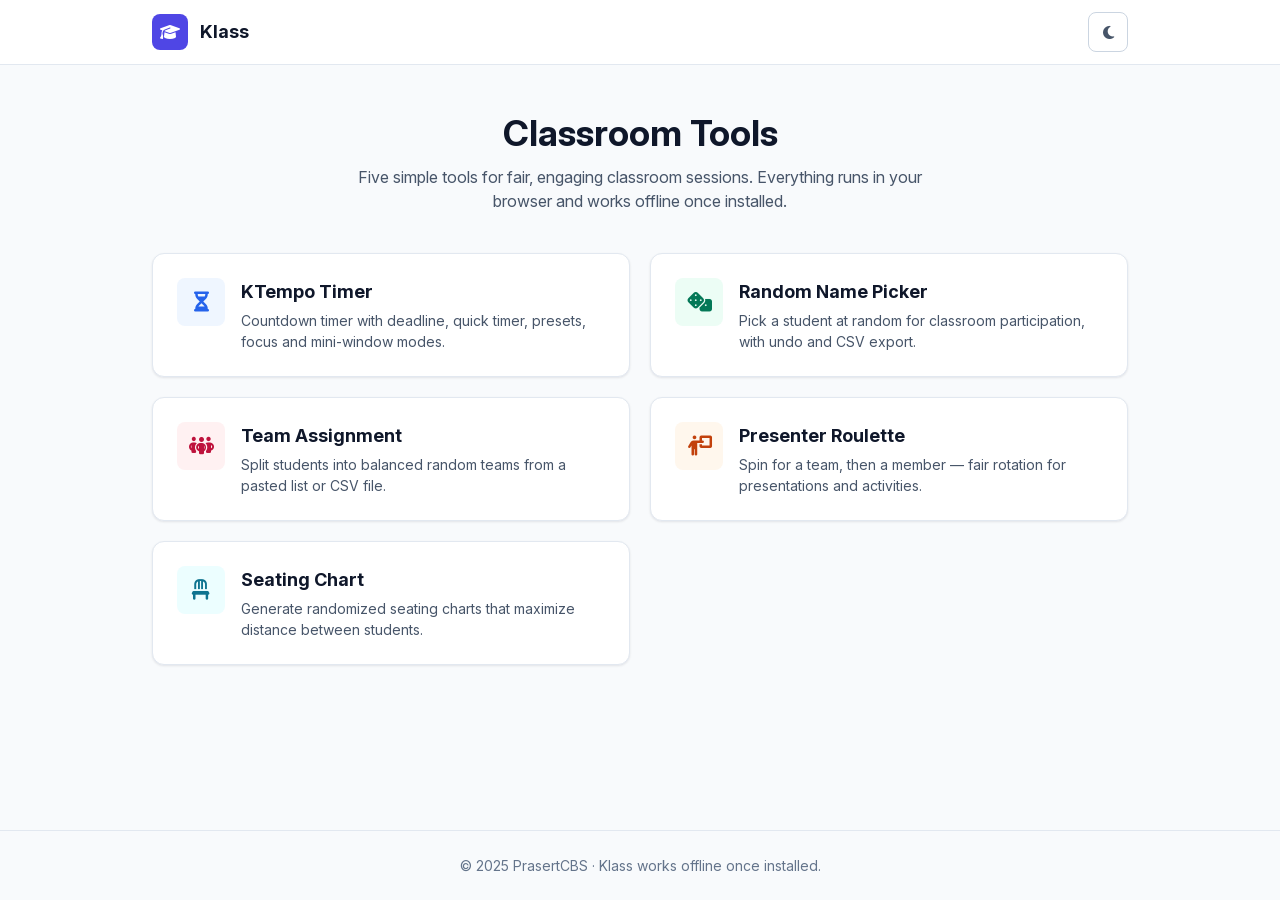
==== index.html @ 5b96083c "Distinct color bands per group in KAssignTeam; KTempo first on launcher - 10 cycling group hues (lig" ====
<!DOCTYPE html>
<html lang="en">
<head>
    <meta charset="UTF-8">
    <meta name="viewport" content="width=device-width, initial-scale=1.0">
    <title>Klass – Classroom Tools</title>
    <meta name="description" content="Classroom tools: random name picker, team assignment, presenter roulette, and seating chart generator. Works offline.">
    <meta name="theme-color" content="#4f46e5">
    <link rel="manifest" href="manifest.webmanifest">
    <link rel="icon" type="image/png" href="icons/favicon-64.png">
    <link rel="apple-touch-icon" href="icons/apple-touch-icon.png">
    <link rel="stylesheet" href="assets/fonts/inter.css">
    <link rel="stylesheet" href="assets/fontawesome/css/all.min.css">
    <link rel="stylesheet" href="assets/klass.css">
    <link rel="stylesheet" href="assets/accents.css">
    <script src="assets/tailwind.js"></script>
    <script src="assets/theme.js"></script>
</head>
<body class="font-sans min-h-screen flex flex-col">
    <nav class="k-nav">
        <div class="container mx-auto max-w-5xl px-6 h-16 flex items-center justify-between">
            <a href="index.html" class="flex items-center gap-3">
                <div class="k-logo"><i class="fa-solid fa-graduation-cap"></i></div>
                <span class="text-lg font-bold">Klass</span>
            </a>
            <div class="flex items-center gap-2">
                <button id="installBtn" class="k-btn k-btn-primary hidden">
                    <i class="fa-solid fa-download"></i>Install app
                </button>
                <button id="themeToggle" class="k-btn k-btn-secondary k-btn-icon" aria-label="Toggle dark mode" title="Toggle dark mode">
                    <i class="fa-solid fa-moon"></i>
                </button>
            </div>
        </div>
    </nav>

    <main class="flex-1 container mx-auto max-w-5xl px-6 py-12">
        <header class="mb-10 text-center">
            <h1 class="text-3xl md:text-4xl font-bold mb-3">Classroom Tools</h1>
            <p class="k-status max-w-xl mx-auto text-base">Five simple tools for fair, engaging classroom sessions.
                Everything runs in your browser and works offline once installed.</p>
        </header>

        <div class="grid gap-5 sm:grid-cols-2">
            <a href="KTempo.html" class="accent-ktempo k-card p-6 flex items-start gap-4 hover:border-[var(--accent-border)] transition-colors">
                <div class="k-tile w-12 h-12 rounded-lg flex-none flex items-center justify-center">
                    <i class="fa-solid fa-hourglass-half text-xl"></i>
                </div>
                <div>
                    <h2 class="font-bold text-lg mb-1">KTempo Timer</h2>
                    <p class="k-status">Countdown timer with deadline, quick timer, presets, focus and mini-window modes.</p>
                </div>
            </a>

            <a href="KRandom.html" class="accent-krandom k-card p-6 flex items-start gap-4 hover:border-[var(--accent-border)] transition-colors">
                <div class="k-tile w-12 h-12 rounded-lg flex-none flex items-center justify-center">
                    <i class="fa-solid fa-dice text-xl"></i>
                </div>
                <div>
                    <h2 class="font-bold text-lg mb-1">Random Name Picker</h2>
                    <p class="k-status">Pick a student at random for classroom participation, with undo and CSV export.</p>
                </div>
            </a>

            <a href="KAssignTeam.html" class="accent-kassignteam k-card p-6 flex items-start gap-4 hover:border-[var(--accent-border)] transition-colors">
                <div class="k-tile w-12 h-12 rounded-lg flex-none flex items-center justify-center">
                    <i class="fa-solid fa-people-group text-xl"></i>
                </div>
                <div>
                    <h2 class="font-bold text-lg mb-1">Team Assignment</h2>
                    <p class="k-status">Split students into balanced random teams from a pasted list or CSV file.</p>
                </div>
            </a>

            <a href="KPresenter.html" class="accent-kpresenter k-card p-6 flex items-start gap-4 hover:border-[var(--accent-border)] transition-colors">
                <div class="k-tile w-12 h-12 rounded-lg flex-none flex items-center justify-center">
                    <i class="fa-solid fa-person-chalkboard text-xl"></i>
                </div>
                <div>
                    <h2 class="font-bold text-lg mb-1">Presenter Roulette</h2>
                    <p class="k-status">Spin for a team, then a member — fair rotation for presentations and activities.</p>
                </div>
            </a>

            <a href="KSeatingChart.html" class="accent-kseatingchart k-card p-6 flex items-start gap-4 hover:border-[var(--accent-border)] transition-colors">
                <div class="k-tile w-12 h-12 rounded-lg flex-none flex items-center justify-center">
                    <i class="fa-solid fa-chair text-xl"></i>
                </div>
                <div>
                    <h2 class="font-bold text-lg mb-1">Seating Chart</h2>
                    <p class="k-status">Generate randomized seating charts that maximize distance between students.</p>
                </div>
            </a>
        </div>
    </main>

    <footer class="k-footer">
        <div class="container mx-auto max-w-5xl px-6 py-6 flex items-center justify-center gap-2">
            <span>&copy; 2025 PrasertCBS &middot; Klass works offline once installed.</span>
        </div>
    </footer>

    <script src="assets/app.js"></script>
</body>
</html>
---- assets/fonts/inter.css ----
@font-face {
    font-family: 'Inter';
    font-style: normal;
    font-weight: 100 900;
    font-display: swap;
    src: url('InterVariable.woff2') format('woff2');
}
---- assets/klass.css ----
/* Klass design system — shared tokens + components (light default, .dark on <html>) */

:root {
    --bg: #f8fafc;
    --surface: #ffffff;
    --surface-2: #f1f5f9;
    --text: #0f172a;
    --text-muted: #475569;
    --text-faint: #64748b;
    --border: #e2e8f0;
    --border-strong: #cbd5e1;
    --accent: #4f46e5;
    --accent-hover: #4338ca;
    --accent-fg: #4f46e5;
    --accent-soft: #eef2ff;
    --accent-border: #c7d2fe;
    --danger: #dc2626;
    --danger-soft: #fef2f2;
    --danger-border: #fecaca;
    --warning-fg: #92400e;
    --warning-soft: #fffbeb;
    --warning-border: #fde68a;
    --shadow-card: 0 1px 2px rgb(15 23 42 / 0.04), 0 1px 3px rgb(15 23 42 / 0.06);
    --ring: rgb(79 70 229 / 0.35);
}

html.dark {
    --bg: #020617;
    --surface: #0f172a;
    --surface-2: #1e293b;
    --text: #f1f5f9;
    --text-muted: #cbd5e1;
    --text-faint: #94a3b8;
    --border: #1e293b;
    --border-strong: #334155;
    --accent: #4f46e5;
    --accent-hover: #6366f1;
    --accent-fg: #a5b4fc;
    --accent-soft: rgb(99 102 241 / 0.15);
    --accent-border: rgb(129 140 248 / 0.35);
    --danger: #f87171;
    --danger-soft: rgb(220 38 38 / 0.12);
    --danger-border: rgb(248 113 113 / 0.35);
    --warning-fg: #fcd34d;
    --warning-soft: rgb(217 119 6 / 0.12);
    --warning-border: rgb(252 211 77 / 0.3);
    --shadow-card: 0 1px 2px rgb(0 0 0 / 0.4);
    --ring: rgb(165 180 252 / 0.4);
}

html {
    background-color: var(--bg);
}

body {
    background-color: var(--bg);
    color: var(--text);
    font-size: 16px;
    line-height: 1.6;
    -webkit-font-smoothing: antialiased;
    transition: background-color 0.2s ease, color 0.2s ease;
}

::selection {
    background: var(--accent);
    color: #ffffff;
}

:focus-visible {
    outline: 2px solid var(--accent);
    outline-offset: 2px;
}

/* ---- Layout chrome ---- */

.k-nav {
    border-bottom: 1px solid var(--border);
    background-color: var(--surface);
}

.k-footer {
    border-top: 1px solid var(--border);
    color: var(--text-faint);
    font-size: 0.875rem;
}

.k-logo {
    width: 2.25rem;
    height: 2.25rem;
    border-radius: 0.5rem;
    background-color: var(--accent);
    color: #ffffff;
    display: flex;
    align-items: center;
    justify-content: center;
    flex: none;
}

/* ---- Cards ---- */

.k-card {
    background-color: var(--surface);
    border: 1px solid var(--border);
    border-radius: 0.75rem;
    box-shadow: var(--shadow-card);
}

.k-card-title {
    font-size: 1.0625rem;
    font-weight: 700;
    color: var(--text);
    display: flex;
    align-items: center;
    gap: 0.5rem;
}

.k-card-title .fa-solid {
    color: var(--accent-fg);
    font-size: 0.9375rem;
}

/* ---- Buttons ---- */

.k-btn {
    display: inline-flex;
    align-items: center;
    justify-content: center;
    gap: 0.5rem;
    font-weight: 600;
    font-size: 0.9375rem;
    border-radius: 0.5rem;
    padding: 0.625rem 1rem;
    border: 1px solid transparent;
    cursor: pointer;
    transition: background-color 0.15s ease, border-color 0.15s ease, color 0.15s ease;
    white-space: nowrap;
}

.k-btn:disabled {
    opacity: 0.5;
    cursor: not-allowed;
}

.k-btn-primary {
    background-color: var(--accent);
    color: #ffffff;
}

.k-btn-primary:hover:not(:disabled) {
    background-color: var(--accent-hover);
}

.k-btn-secondary {
    background-color: var(--surface);
    border-color: var(--border-strong);
    color: var(--text-muted);
}

.k-btn-secondary:hover:not(:disabled) {
    background-color: var(--surface-2);
    color: var(--text);
}

.k-btn-danger {
    background-color: var(--danger-soft);
    border-color: var(--danger-border);
    color: var(--danger);
}

.k-btn-danger:hover:not(:disabled) {
    border-color: var(--danger);
}

.k-btn-icon {
    padding: 0.625rem;
    width: 2.5rem;
    height: 2.5rem;
}

/* ---- Forms ---- */

.k-input {
    background-color: var(--surface);
    border: 1px solid var(--border-strong);
    border-radius: 0.5rem;
    padding: 0.625rem 0.875rem;
    font-size: 0.9375rem;
    color: var(--text);
    transition: border-color 0.15s ease, box-shadow 0.15s ease;
}

.k-input::placeholder {
    color: var(--text-faint);
}

.k-input:focus {
    outline: none;
    border-color: var(--accent);
    box-shadow: 0 0 0 3px var(--ring);
}

.k-label {
    font-size: 0.875rem;
    font-weight: 500;
    color: var(--text-muted);
}

.k-check {
    width: 1rem;
    height: 1rem;
    accent-color: var(--accent);
}

.k-range {
    accent-color: var(--accent);
}

.k-file::file-selector-button {
    margin-right: 1rem;
    padding: 0.5rem 1rem;
    border-radius: 0.5rem;
    border: 1px solid var(--accent-border);
    background-color: var(--accent-soft);
    color: var(--accent-fg);
    font-size: 0.875rem;
    font-weight: 600;
    cursor: pointer;
    transition: background-color 0.15s ease;
}

/* ---- Small pieces ---- */

.k-badge {
    display: inline-flex;
    align-items: center;
    gap: 0.375rem;
    padding: 0.25rem 0.625rem;
    border-radius: 0.5rem;
    background-color: var(--accent-soft);
    border: 1px solid var(--accent-border);
    color: var(--accent-fg);
    font-size: 0.8125rem;
    font-weight: 600;
}

.k-status {
    font-size: 0.875rem;
    color: var(--text-muted);
}

.k-warning {
    padding: 0.375rem 0.75rem;
    border-radius: 0.5rem;
    background-color: var(--warning-soft);
    border: 1px solid var(--warning-border);
    color: var(--warning-fg);
    font-size: 0.875rem;
}

/* Theme-aware text helpers (usable from JS-built markup) */
.t-strong { color: var(--text); }
.t-muted { color: var(--text-muted); }
.t-faint { color: var(--text-faint); }
.t-accent { color: var(--accent-fg); }

/* Big display area for picked names / roulette results */
.k-stage {
    background-color: var(--surface-2);
    border: 1px solid var(--border);
    border-radius: 0.75rem;
}

.k-stage-win {
    border-color: var(--accent-border);
    background-color: var(--accent-soft);
}

@media (prefers-reduced-motion: reduce) {
    * {
        animation-duration: 0.01ms !important;
        transition-duration: 0.01ms !important;
    }
}
---- assets/accents.css ----
/* accents.css — per-app identity colors (Office-suite style).
   Each app page sets <html data-app="…">; the .accent-<app> aliases color
   the launcher tiles on index.html. Overrides only the six accent variables
   from klass.css — chrome stays neutral, the Klass logo stays indigo.
   All pairings AA-checked: white on --accent, --accent-fg on surfaces. */

/* ── KRandom · emerald ── */
html[data-app="krandom"], .accent-krandom {
    --accent: #047857;
    --accent-hover: #065f46;
    --accent-fg: #047857;
    --accent-soft: #ecfdf5;
    --accent-border: #a7f3d0;
    --ring: rgb(4 120 87 / 0.35);
}
html.dark[data-app="krandom"], html.dark .accent-krandom {
    --accent: #047857;
    --accent-hover: #059669;
    --accent-fg: #34d399;
    --accent-soft: rgb(52 211 153 / 0.15);
    --accent-border: rgb(52 211 153 / 0.35);
    --ring: rgb(52 211 153 / 0.4);
}

/* ── KAssignTeam · rose ── */
html[data-app="kassignteam"], .accent-kassignteam {
    --accent: #be123c;
    --accent-hover: #9f1239;
    --accent-fg: #be123c;
    --accent-soft: #fff1f2;
    --accent-border: #fecdd3;
    --ring: rgb(190 18 60 / 0.35);
}
html.dark[data-app="kassignteam"], html.dark .accent-kassignteam {
    --accent: #be123c;
    --accent-hover: #e11d48;
    --accent-fg: #fb7185;
    --accent-soft: rgb(251 113 133 / 0.15);
    --accent-border: rgb(251 113 133 / 0.35);
    --ring: rgb(251 113 133 / 0.4);
}

/* ── KPresenter · orange ── */
html[data-app="kpresenter"], .accent-kpresenter {
    --accent: #c2410c;
    --accent-hover: #9a3412;
    --accent-fg: #c2410c;
    --accent-soft: #fff7ed;
    --accent-border: #fed7aa;
    --ring: rgb(194 65 12 / 0.35);
}
html.dark[data-app="kpresenter"], html.dark .accent-kpresenter {
    --accent: #c2410c;
    --accent-hover: #ea580c;
    --accent-fg: #fb923c;
    --accent-soft: rgb(251 146 60 / 0.15);
    --accent-border: rgb(251 146 60 / 0.35);
    --ring: rgb(251 146 60 / 0.4);
}

/* ── KSeatingChart · cyan ── */
html[data-app="kseatingchart"], .accent-kseatingchart {
    --accent: #0e7490;
    --accent-hover: #155e75;
    --accent-fg: #0e7490;
    --accent-soft: #ecfeff;
    --accent-border: #a5f3fc;
    --ring: rgb(14 116 144 / 0.35);
}
html.dark[data-app="kseatingchart"], html.dark .accent-kseatingchart {
    --accent: #0e7490;
    --accent-hover: #0891b2;
    --accent-fg: #22d3ee;
    --accent-soft: rgb(34 211 238 / 0.15);
    --accent-border: rgb(34 211 238 / 0.35);
    --ring: rgb(34 211 238 / 0.4);
}

/* ── KTempo · blue ── */
html[data-app="ktempo"], .accent-ktempo {
    --accent: #2563eb;
    --accent-hover: #1d4ed8;
    --accent-fg: #2563eb;
    --accent-soft: #eff6ff;
    --accent-border: #bfdbfe;
    --ring: rgb(37 99 235 / 0.35);
}
html.dark[data-app="ktempo"], html.dark .accent-ktempo {
    --accent: #2563eb;
    --accent-hover: #3b82f6;
    --accent-fg: #60a5fa;
    --accent-soft: rgb(96 165 250 / 0.15);
    --accent-border: rgb(96 165 250 / 0.35);
    --ring: rgb(96 165 250 / 0.4);
}

/* Launcher tiles: colored icon square per app */
.k-tile {
    background-color: var(--accent-soft);
    color: var(--accent-fg);
}

/* The Klass logo is the suite brand — always indigo, regardless of app accent */
.k-logo {
    background-color: #4f46e5;
}
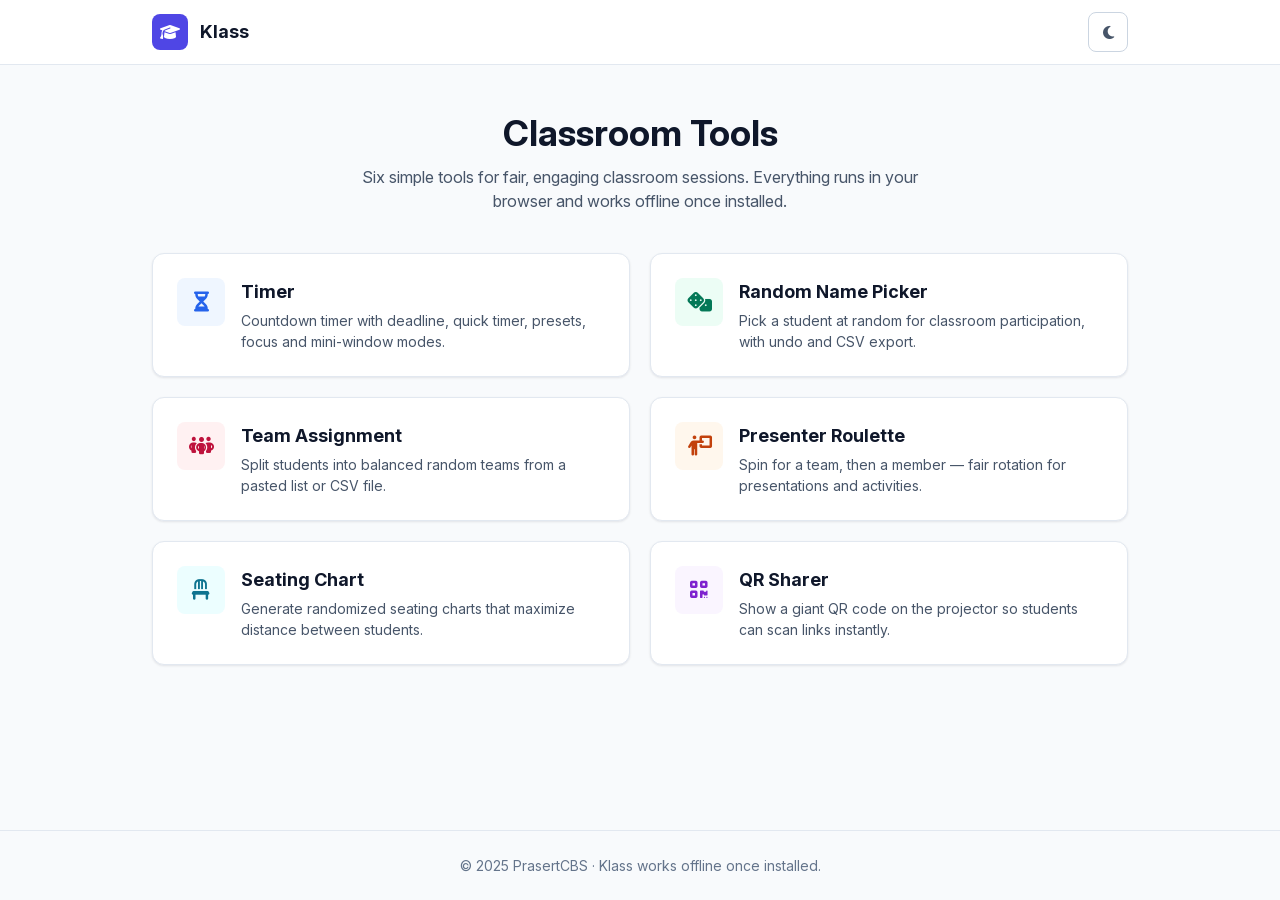
==== commit 56354039: "Add KQR QR Sharer as sixth tool Type a link, get a projector-sized QR code rendered live: paste from" ====
--- a/index.html
+++ b/index.html
@@ -4,7 +4,7 @@
     <meta charset="UTF-8">
     <meta name="viewport" content="width=device-width, initial-scale=1.0">
     <title>Klass – Classroom Tools</title>
-    <meta name="description" content="Classroom tools: random name picker, team assignment, presenter roulette, and seating chart generator. Works offline.">
+    <meta name="description" content="Classroom tools: countdown timer, random name picker, team assignment, presenter roulette, seating chart generator, and QR sharer. Works offline.">
     <meta name="theme-color" content="#4f46e5">
     <link rel="manifest" href="manifest.webmanifest">
     <link rel="icon" type="image/png" href="icons/favicon-64.png">
@@ -37,7 +37,7 @@
     <main class="flex-1 container mx-auto max-w-5xl px-6 py-12">
         <header class="mb-10 text-center">
             <h1 class="text-3xl md:text-4xl font-bold mb-3">Classroom Tools</h1>
-            <p class="k-status max-w-xl mx-auto text-base">Five simple tools for fair, engaging classroom sessions.
+            <p class="k-status max-w-xl mx-auto text-base">Six simple tools for fair, engaging classroom sessions.
                 Everything runs in your browser and works offline once installed.</p>
         </header>
 
@@ -47,7 +47,7 @@
                     <i class="fa-solid fa-hourglass-half text-xl"></i>
                 </div>
                 <div>
-                    <h2 class="font-bold text-lg mb-1">KTempo Timer</h2>
+                    <h2 class="font-bold text-lg mb-1">Timer</h2>
                     <p class="k-status">Countdown timer with deadline, quick timer, presets, focus and mini-window modes.</p>
                 </div>
             </a>
@@ -91,6 +91,16 @@
                     <p class="k-status">Generate randomized seating charts that maximize distance between students.</p>
                 </div>
             </a>
+
+            <a href="KQR.html" class="accent-kqr k-card p-6 flex items-start gap-4 hover:border-[var(--accent-border)] transition-colors">
+                <div class="k-tile w-12 h-12 rounded-lg flex-none flex items-center justify-center">
+                    <i class="fa-solid fa-qrcode text-xl"></i>
+                </div>
+                <div>
+                    <h2 class="font-bold text-lg mb-1">QR Sharer</h2>
+                    <p class="k-status">Show a giant QR code on the projector so students can scan links instantly.</p>
+                </div>
+            </a>
         </div>
     </main>
 
--- a/assets/accents.css
+++ b/assets/accents.css
@@ -94,6 +94,24 @@
     --ring: rgb(96 165 250 / 0.4);
 }
 
+/* ── KQR · purple ── */
+html[data-app="kqr"], .accent-kqr {
+    --accent: #7e22ce;
+    --accent-hover: #6b21a8;
+    --accent-fg: #7e22ce;
+    --accent-soft: #faf5ff;
+    --accent-border: #e9d5ff;
+    --ring: rgb(126 34 206 / 0.35);
+}
+html.dark[data-app="kqr"], html.dark .accent-kqr {
+    --accent: #7e22ce;
+    --accent-hover: #9333ea;
+    --accent-fg: #c084fc;
+    --accent-soft: rgb(192 132 252 / 0.15);
+    --accent-border: rgb(192 132 252 / 0.35);
+    --ring: rgb(192 132 252 / 0.4);
+}
+
 /* Launcher tiles: colored icon square per app */
 .k-tile {
     background-color: var(--accent-soft);
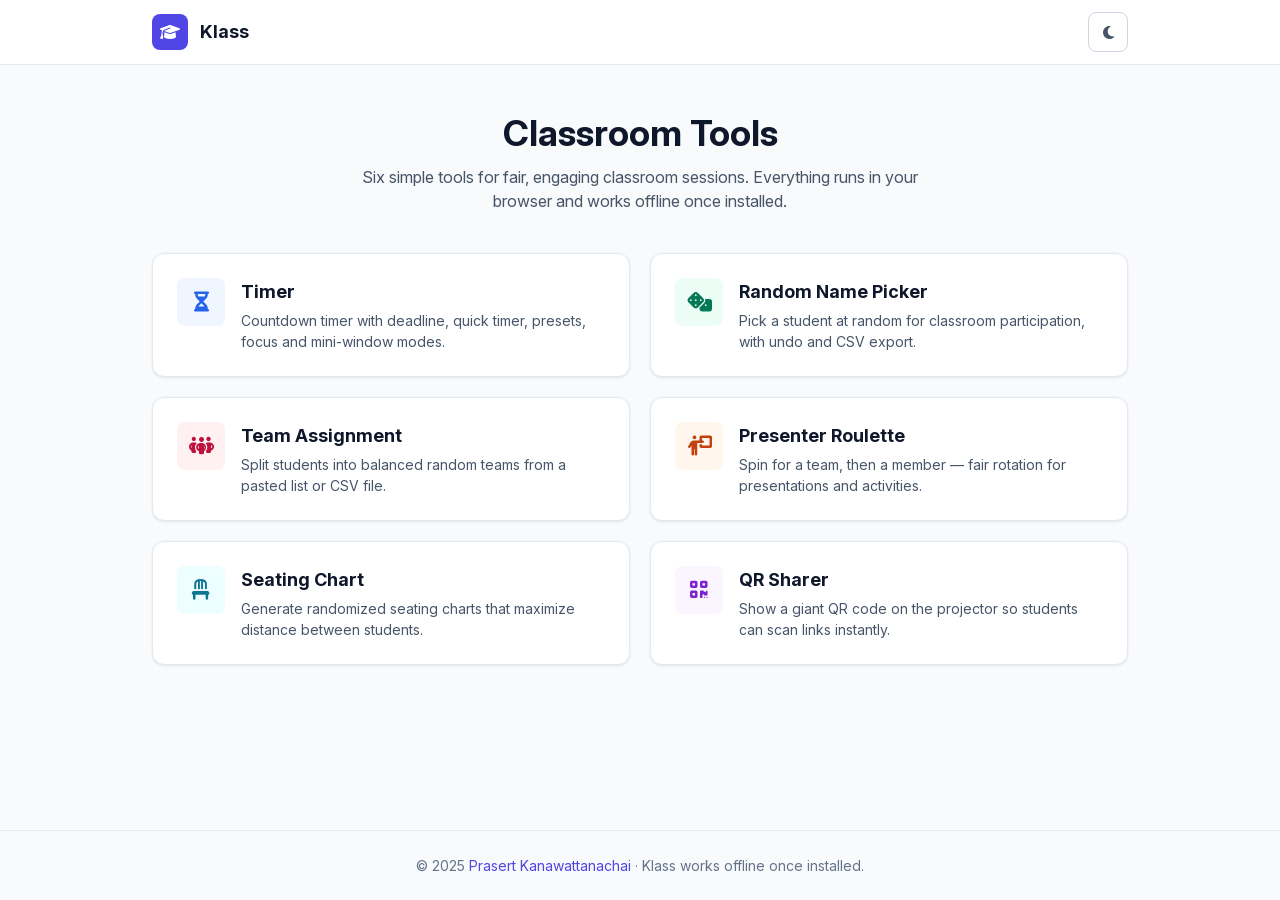
==== commit 51ed83e6: "Credit Prasert Kanawattanachai in all app footers Replace the PrasertCBS byline with the full name a" ====
--- a/index.html
+++ b/index.html
@@ -106,7 +106,7 @@
 
     <footer class="k-footer">
         <div class="container mx-auto max-w-5xl px-6 py-6 flex items-center justify-center gap-2">
-            <span>&copy; 2025 PrasertCBS &middot; Klass works offline once installed.</span>
+            <span>&copy; 2025 <a href="https://github.com/prasertcbs" target="_blank" rel="noopener" class="t-accent hover:underline">Prasert Kanawattanachai</a> &middot; Klass works offline once installed.</span>
         </div>
     </footer>
 
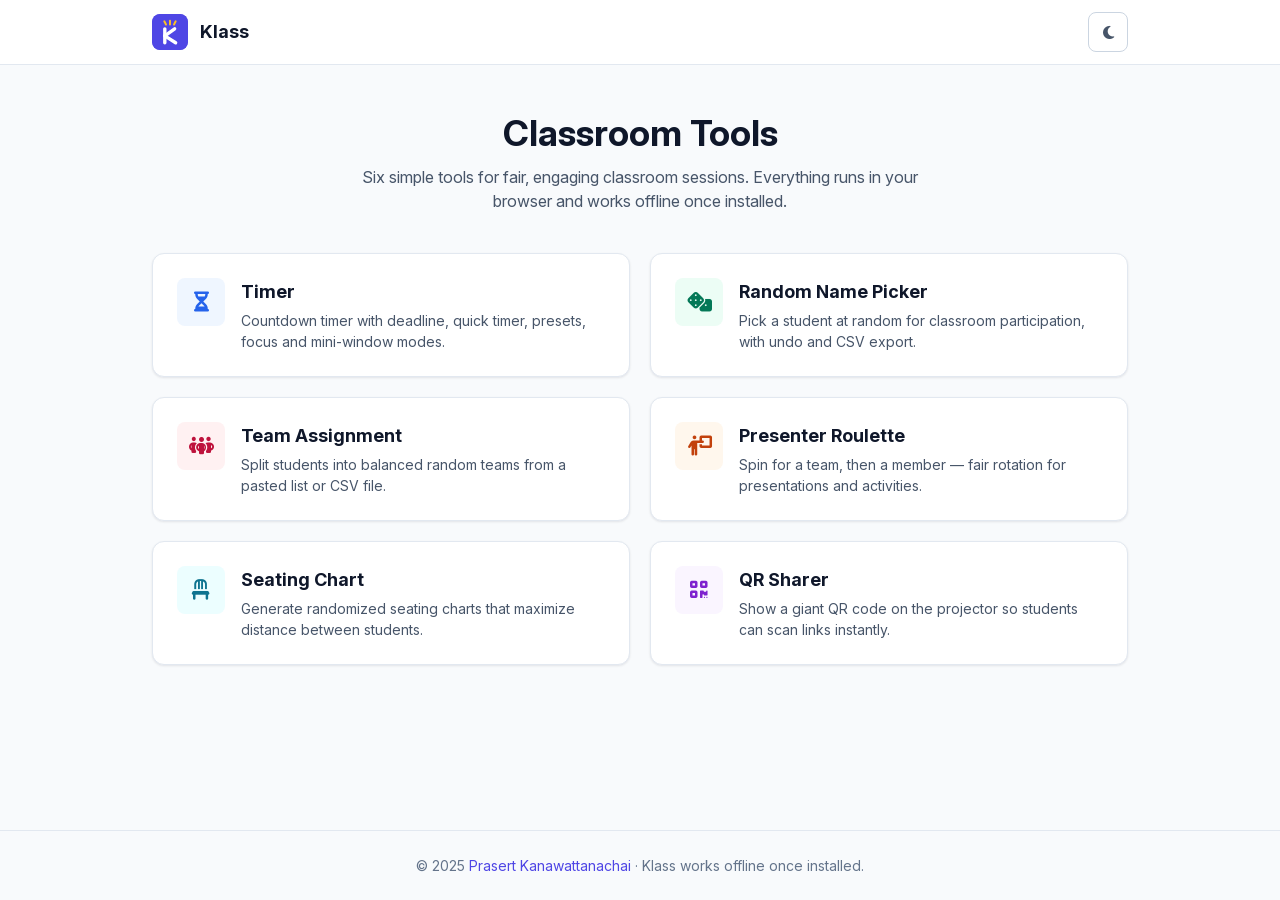
==== commit fa44fe47: "Point the header logo at the app icon The nav logo was still a Font Awesome graduation cap, so the t" ====
--- a/index.html
+++ b/index.html
@@ -20,7 +20,7 @@
     <nav class="k-nav">
         <div class="container mx-auto max-w-5xl px-6 h-16 flex items-center justify-between">
             <a href="index.html" class="flex items-center gap-3">
-                <div class="k-logo"><i class="fa-solid fa-graduation-cap"></i></div>
+                <img class="k-logo" src="icons/icon.svg" alt="">
                 <span class="text-lg font-bold">Klass</span>
             </a>
             <div class="flex items-center gap-2">
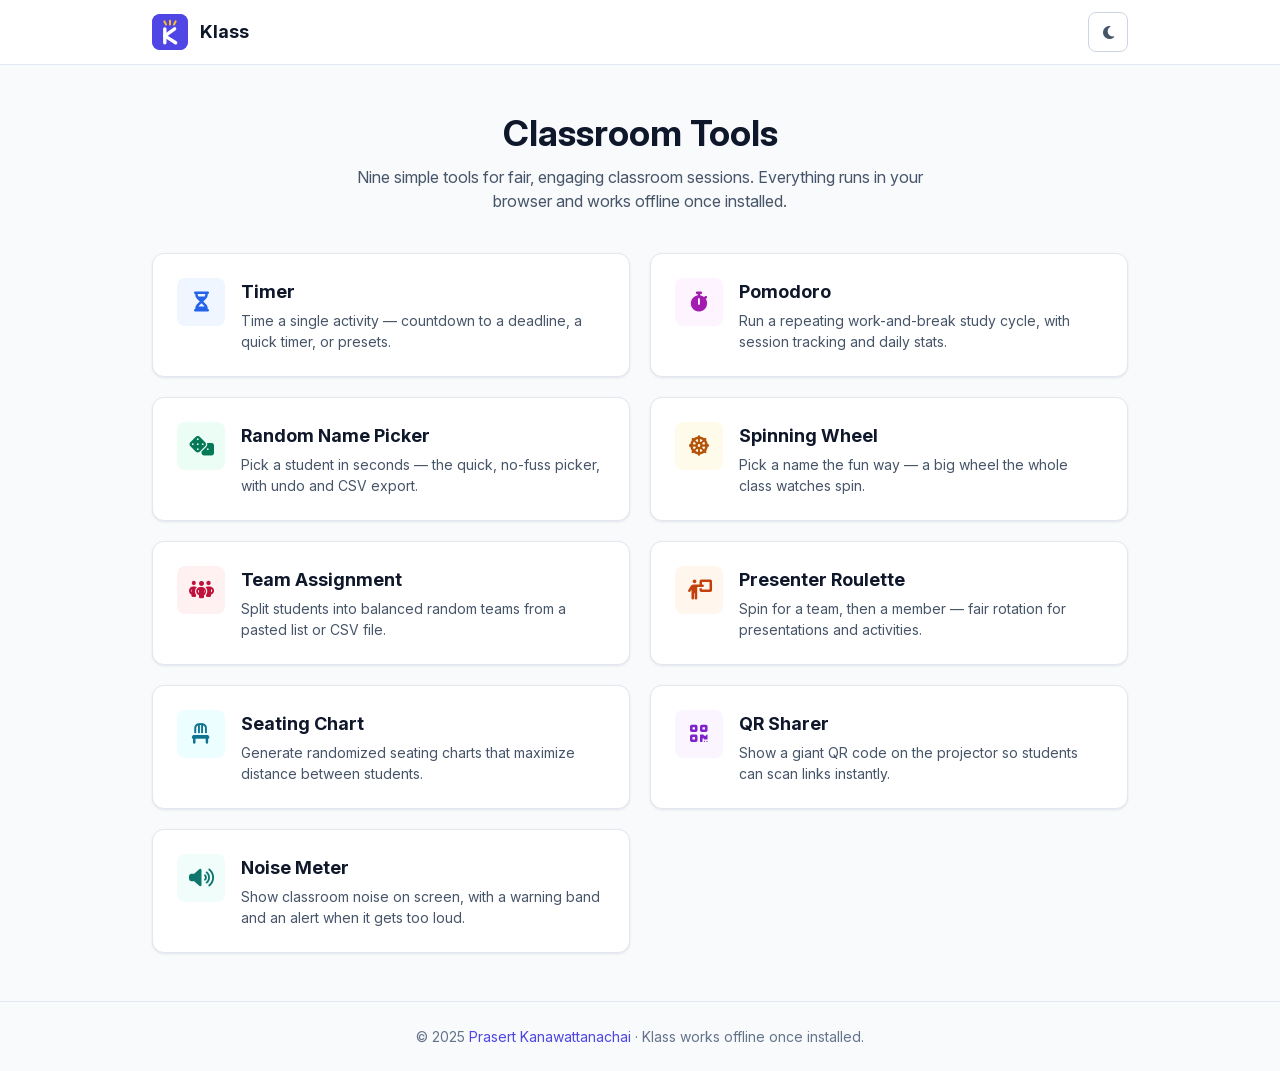
==== commit 58dc9b19: "Add KNoise, KWheel, and KPomodoro to the suite Three new mini apps, rewritten from the old CDN/dark-" ====
--- a/index.html
+++ b/index.html
@@ -4,7 +4,7 @@
     <meta charset="UTF-8">
     <meta name="viewport" content="width=device-width, initial-scale=1.0">
     <title>Klass – Classroom Tools</title>
-    <meta name="description" content="Classroom tools: countdown timer, random name picker, team assignment, presenter roulette, seating chart generator, and QR sharer. Works offline.">
+    <meta name="description" content="Classroom tools: countdown timer, pomodoro timer, random name picker, spinning wheel, team assignment, presenter roulette, seating chart generator, QR sharer, and noise meter. Works offline.">
     <meta name="theme-color" content="#4f46e5">
     <link rel="manifest" href="manifest.webmanifest">
     <link rel="icon" type="image/png" href="icons/favicon-64.png">
@@ -37,7 +37,7 @@
     <main class="flex-1 container mx-auto max-w-5xl px-6 py-12">
         <header class="mb-10 text-center">
             <h1 class="text-3xl md:text-4xl font-bold mb-3">Classroom Tools</h1>
-            <p class="k-status max-w-xl mx-auto text-base">Six simple tools for fair, engaging classroom sessions.
+            <p class="k-status max-w-xl mx-auto text-base">Nine simple tools for fair, engaging classroom sessions.
                 Everything runs in your browser and works offline once installed.</p>
         </header>
 
@@ -48,7 +48,17 @@
                 </div>
                 <div>
                     <h2 class="font-bold text-lg mb-1">Timer</h2>
-                    <p class="k-status">Countdown timer with deadline, quick timer, presets, focus and mini-window modes.</p>
+                    <p class="k-status">Time a single activity — countdown to a deadline, a quick timer, or presets.</p>
+                </div>
+            </a>
+
+            <a href="KPomodoro.html" class="accent-kpomodoro k-card p-6 flex items-start gap-4 hover:border-[var(--accent-border)] transition-colors">
+                <div class="k-tile w-12 h-12 rounded-lg flex-none flex items-center justify-center">
+                    <i class="fa-solid fa-stopwatch text-xl"></i>
+                </div>
+                <div>
+                    <h2 class="font-bold text-lg mb-1">Pomodoro</h2>
+                    <p class="k-status">Run a repeating work-and-break study cycle, with session tracking and daily stats.</p>
                 </div>
             </a>
 
@@ -58,7 +68,17 @@
                 </div>
                 <div>
                     <h2 class="font-bold text-lg mb-1">Random Name Picker</h2>
-                    <p class="k-status">Pick a student at random for classroom participation, with undo and CSV export.</p>
+                    <p class="k-status">Pick a student in seconds — the quick, no-fuss picker, with undo and CSV export.</p>
+                </div>
+            </a>
+
+            <a href="KWheel.html" class="accent-kwheel k-card p-6 flex items-start gap-4 hover:border-[var(--accent-border)] transition-colors">
+                <div class="k-tile w-12 h-12 rounded-lg flex-none flex items-center justify-center">
+                    <i class="fa-solid fa-dharmachakra text-xl"></i>
+                </div>
+                <div>
+                    <h2 class="font-bold text-lg mb-1">Spinning Wheel</h2>
+                    <p class="k-status">Pick a name the fun way — a big wheel the whole class watches spin.</p>
                 </div>
             </a>
 
@@ -101,6 +121,16 @@
                     <p class="k-status">Show a giant QR code on the projector so students can scan links instantly.</p>
                 </div>
             </a>
+
+            <a href="KNoise.html" class="accent-knoise k-card p-6 flex items-start gap-4 hover:border-[var(--accent-border)] transition-colors">
+                <div class="k-tile w-12 h-12 rounded-lg flex-none flex items-center justify-center">
+                    <i class="fa-solid fa-volume-high text-xl"></i>
+                </div>
+                <div>
+                    <h2 class="font-bold text-lg mb-1">Noise Meter</h2>
+                    <p class="k-status">Show classroom noise on screen, with a warning band and an alert when it gets too loud.</p>
+                </div>
+            </a>
         </div>
     </main>
 
--- a/assets/klass.css
+++ b/assets/klass.css
@@ -257,6 +257,61 @@
     font-size: 0.875rem;
 }
 
+/* ---- Categorical hue palette ---- */
+
+/* Ten cycling hues for coloring sets of things — team groups, wheel slices.
+   Deliberately distinct from any app accent, so they read as "one of many"
+   rather than "the app's color". Exposed as tokens so canvas-based apps can
+   read them with getComputedStyle; --grp below is the CSS-side alias. */
+:root {
+    --k-hue-0: #1d4ed8;
+    --k-hue-1: #047857;
+    --k-hue-2: #b45309;
+    --k-hue-3: #6d28d9;
+    --k-hue-4: #0f766e;
+    --k-hue-5: #a21caf;
+    --k-hue-6: #4d7c0f;
+    --k-hue-7: #0369a1;
+    --k-hue-8: #c2410c;
+    --k-hue-9: #4338ca;
+}
+
+html.dark {
+    --k-hue-0: #60a5fa;
+    --k-hue-1: #34d399;
+    --k-hue-2: #fbbf24;
+    --k-hue-3: #a78bfa;
+    --k-hue-4: #2dd4bf;
+    --k-hue-5: #e879f9;
+    --k-hue-6: #a3e635;
+    --k-hue-7: #38bdf8;
+    --k-hue-8: #fb923c;
+    --k-hue-9: #818cf8;
+}
+
+/* The soft/border alpha variants stay literal: deriving them from the hue with
+   color-mix() would be DRYer but needs a 2023+ browser. */
+.g0 { --grp: var(--k-hue-0); --grp-soft: rgb(29 78 216 / 0.05);   --grp-border: rgb(29 78 216 / 0.45); }
+.g1 { --grp: var(--k-hue-1); --grp-soft: rgb(4 120 87 / 0.05);    --grp-border: rgb(4 120 87 / 0.45); }
+.g2 { --grp: var(--k-hue-2); --grp-soft: rgb(180 83 9 / 0.05);    --grp-border: rgb(180 83 9 / 0.45); }
+.g3 { --grp: var(--k-hue-3); --grp-soft: rgb(109 40 217 / 0.05);  --grp-border: rgb(109 40 217 / 0.45); }
+.g4 { --grp: var(--k-hue-4); --grp-soft: rgb(15 118 110 / 0.05);  --grp-border: rgb(15 118 110 / 0.45); }
+.g5 { --grp: var(--k-hue-5); --grp-soft: rgb(162 28 175 / 0.05);  --grp-border: rgb(162 28 175 / 0.45); }
+.g6 { --grp: var(--k-hue-6); --grp-soft: rgb(77 124 15 / 0.05);   --grp-border: rgb(77 124 15 / 0.45); }
+.g7 { --grp: var(--k-hue-7); --grp-soft: rgb(3 105 161 / 0.05);   --grp-border: rgb(3 105 161 / 0.45); }
+.g8 { --grp: var(--k-hue-8); --grp-soft: rgb(194 65 12 / 0.05);   --grp-border: rgb(194 65 12 / 0.45); }
+.g9 { --grp: var(--k-hue-9); --grp-soft: rgb(67 56 202 / 0.05);   --grp-border: rgb(67 56 202 / 0.45); }
+html.dark .g0 { --grp-soft: rgb(96 165 250 / 0.08);  --grp-border: rgb(96 165 250 / 0.45); }
+html.dark .g1 { --grp-soft: rgb(52 211 153 / 0.08);  --grp-border: rgb(52 211 153 / 0.45); }
+html.dark .g2 { --grp-soft: rgb(251 191 36 / 0.08);  --grp-border: rgb(251 191 36 / 0.45); }
+html.dark .g3 { --grp-soft: rgb(167 139 250 / 0.08); --grp-border: rgb(167 139 250 / 0.45); }
+html.dark .g4 { --grp-soft: rgb(45 212 191 / 0.08);  --grp-border: rgb(45 212 191 / 0.45); }
+html.dark .g5 { --grp-soft: rgb(232 121 249 / 0.08); --grp-border: rgb(232 121 249 / 0.45); }
+html.dark .g6 { --grp-soft: rgb(163 230 53 / 0.08);  --grp-border: rgb(163 230 53 / 0.45); }
+html.dark .g7 { --grp-soft: rgb(56 189 248 / 0.08);  --grp-border: rgb(56 189 248 / 0.45); }
+html.dark .g8 { --grp-soft: rgb(251 146 60 / 0.08);  --grp-border: rgb(251 146 60 / 0.45); }
+html.dark .g9 { --grp-soft: rgb(129 140 248 / 0.08); --grp-border: rgb(129 140 248 / 0.45); }
+
 /* Theme-aware text helpers (usable from JS-built markup) */
 .t-strong { color: var(--text); }
 .t-muted { color: var(--text-muted); }
--- a/assets/accents.css
+++ b/assets/accents.css
@@ -112,6 +112,60 @@
     --ring: rgb(192 132 252 / 0.4);
 }
 
+/* ── KNoise · teal ── */
+html[data-app="knoise"], .accent-knoise {
+    --accent: #0f766e;
+    --accent-hover: #115e59;
+    --accent-fg: #0f766e;
+    --accent-soft: #f0fdfa;
+    --accent-border: #99f6e4;
+    --ring: rgb(15 118 110 / 0.35);
+}
+html.dark[data-app="knoise"], html.dark .accent-knoise {
+    --accent: #0f766e;
+    --accent-hover: #0d9488;
+    --accent-fg: #2dd4bf;
+    --accent-soft: rgb(45 212 191 / 0.15);
+    --accent-border: rgb(45 212 191 / 0.35);
+    --ring: rgb(45 212 191 / 0.4);
+}
+
+/* ── KWheel · amber ── */
+html[data-app="kwheel"], .accent-kwheel {
+    --accent: #b45309;
+    --accent-hover: #92400e;
+    --accent-fg: #b45309;
+    --accent-soft: #fffbeb;
+    --accent-border: #fde68a;
+    --ring: rgb(180 83 9 / 0.35);
+}
+html.dark[data-app="kwheel"], html.dark .accent-kwheel {
+    --accent: #b45309;
+    --accent-hover: #d97706;
+    --accent-fg: #fbbf24;
+    --accent-soft: rgb(251 191 36 / 0.15);
+    --accent-border: rgb(251 191 36 / 0.35);
+    --ring: rgb(251 191 36 / 0.4);
+}
+
+/* ── KPomodoro · fuchsia ── */
+html[data-app="kpomodoro"], .accent-kpomodoro {
+    --accent: #a21caf;
+    --accent-hover: #86198f;
+    --accent-fg: #a21caf;
+    --accent-soft: #fdf4ff;
+    --accent-border: #f5d0fe;
+    --ring: rgb(162 28 175 / 0.35);
+}
+html.dark[data-app="kpomodoro"], html.dark .accent-kpomodoro {
+    --accent: #a21caf;
+    --accent-hover: #c026d3;
+    --accent-fg: #e879f9;
+    --accent-soft: rgb(232 121 249 / 0.15);
+    --accent-border: rgb(232 121 249 / 0.35);
+    --ring: rgb(232 121 249 / 0.4);
+}
+
 /* Launcher tiles: colored icon square per app */
 .k-tile {
     background-color: var(--accent-soft);
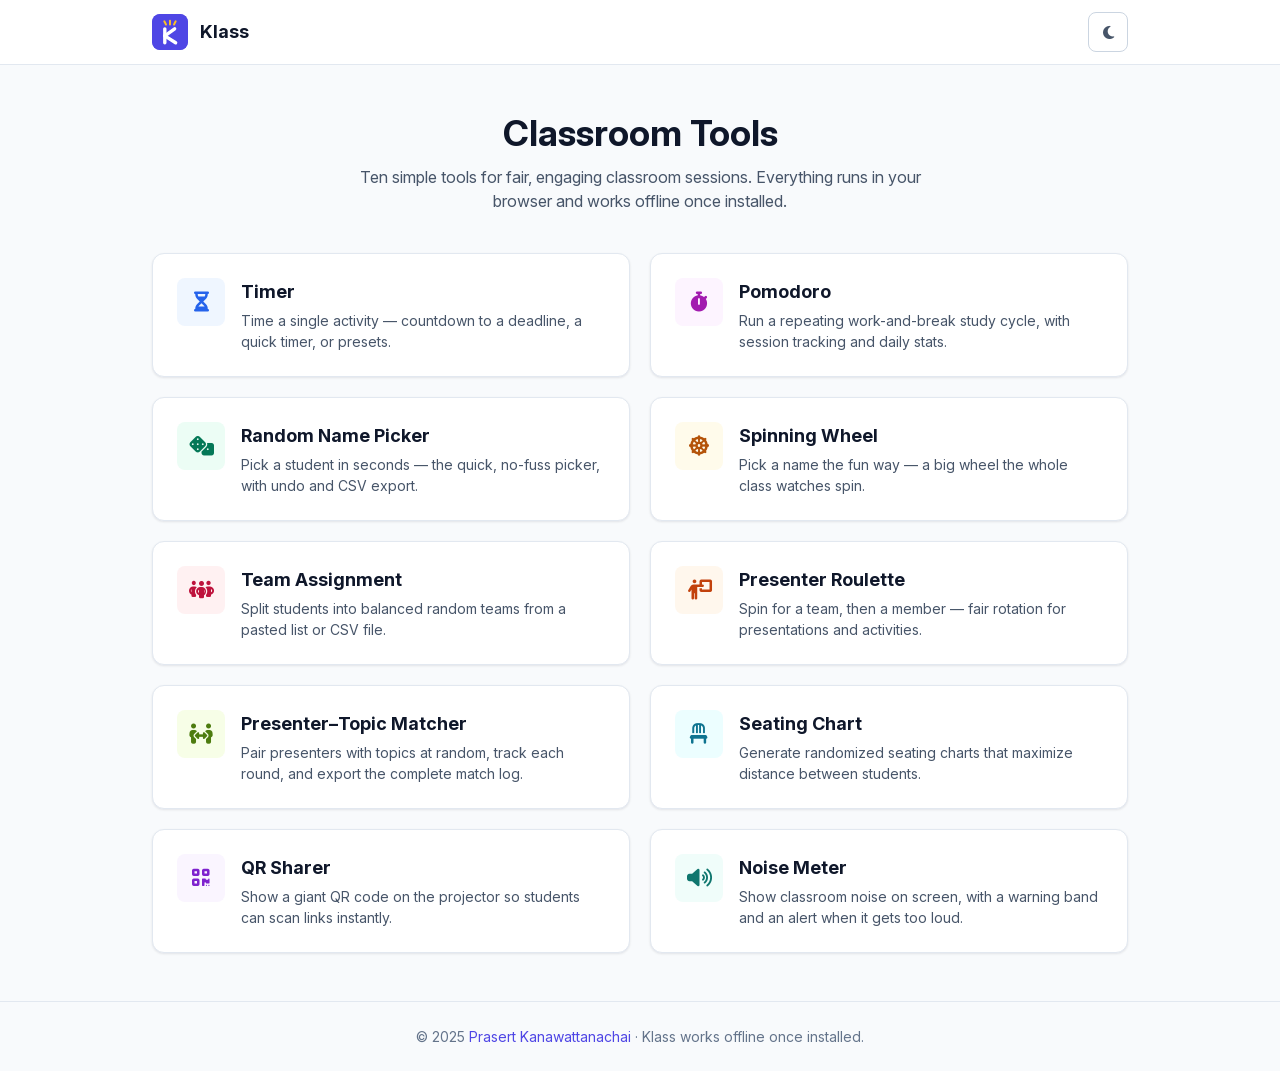
==== commit a782c7e6: "Add presenter-topic random matcher" ====
--- a/index.html
+++ b/index.html
@@ -4,7 +4,7 @@
     <meta charset="UTF-8">
     <meta name="viewport" content="width=device-width, initial-scale=1.0">
     <title>Klass – Classroom Tools</title>
-    <meta name="description" content="Classroom tools: countdown timer, pomodoro timer, random name picker, spinning wheel, team assignment, presenter roulette, seating chart generator, QR sharer, and noise meter. Works offline.">
+    <meta name="description" content="Classroom tools: countdown timer, pomodoro timer, random name picker, spinning wheel, team assignment, presenter roulette, presenter-topic matching, seating chart generator, QR sharer, and noise meter. Works offline.">
     <meta name="theme-color" content="#4f46e5">
     <link rel="manifest" href="manifest.webmanifest">
     <link rel="icon" type="image/png" href="icons/favicon-64.png">
@@ -37,7 +37,7 @@
     <main class="flex-1 container mx-auto max-w-5xl px-6 py-12">
         <header class="mb-10 text-center">
             <h1 class="text-3xl md:text-4xl font-bold mb-3">Classroom Tools</h1>
-            <p class="k-status max-w-xl mx-auto text-base">Nine simple tools for fair, engaging classroom sessions.
+            <p class="k-status max-w-xl mx-auto text-base">Ten simple tools for fair, engaging classroom sessions.
                 Everything runs in your browser and works offline once installed.</p>
         </header>
 
@@ -102,6 +102,16 @@
                 </div>
             </a>
 
+            <a href="KPresenterTopic.html" class="accent-kpresentertopic k-card p-6 flex items-start gap-4 hover:border-[var(--accent-border)] transition-colors">
+                <div class="k-tile w-12 h-12 rounded-lg flex-none flex items-center justify-center">
+                    <i class="fa-solid fa-people-arrows-left-right text-xl"></i>
+                </div>
+                <div>
+                    <h2 class="font-bold text-lg mb-1">Presenter–Topic Matcher</h2>
+                    <p class="k-status">Pair presenters with topics at random, track each round, and export the complete match log.</p>
+                </div>
+            </a>
+
             <a href="KSeatingChart.html" class="accent-kseatingchart k-card p-6 flex items-start gap-4 hover:border-[var(--accent-border)] transition-colors">
                 <div class="k-tile w-12 h-12 rounded-lg flex-none flex items-center justify-center">
                     <i class="fa-solid fa-chair text-xl"></i>
--- a/assets/accents.css
+++ b/assets/accents.css
@@ -166,6 +166,24 @@
     --ring: rgb(232 121 249 / 0.4);
 }
 
+/* ── KPresenterTopic · lime ── */
+html[data-app="kpresentertopic"], .accent-kpresentertopic {
+    --accent: #4d7c0f;
+    --accent-hover: #3f6212;
+    --accent-fg: #4d7c0f;
+    --accent-soft: #f7fee7;
+    --accent-border: #d9f99d;
+    --ring: rgb(77 124 15 / 0.35);
+}
+html.dark[data-app="kpresentertopic"], html.dark .accent-kpresentertopic {
+    --accent: #4d7c0f;
+    --accent-hover: #65a30d;
+    --accent-fg: #a3e635;
+    --accent-soft: rgb(163 230 53 / 0.15);
+    --accent-border: rgb(163 230 53 / 0.35);
+    --ring: rgb(163 230 53 / 0.4);
+}
+
 /* Launcher tiles: colored icon square per app */
 .k-tile {
     background-color: var(--accent-soft);
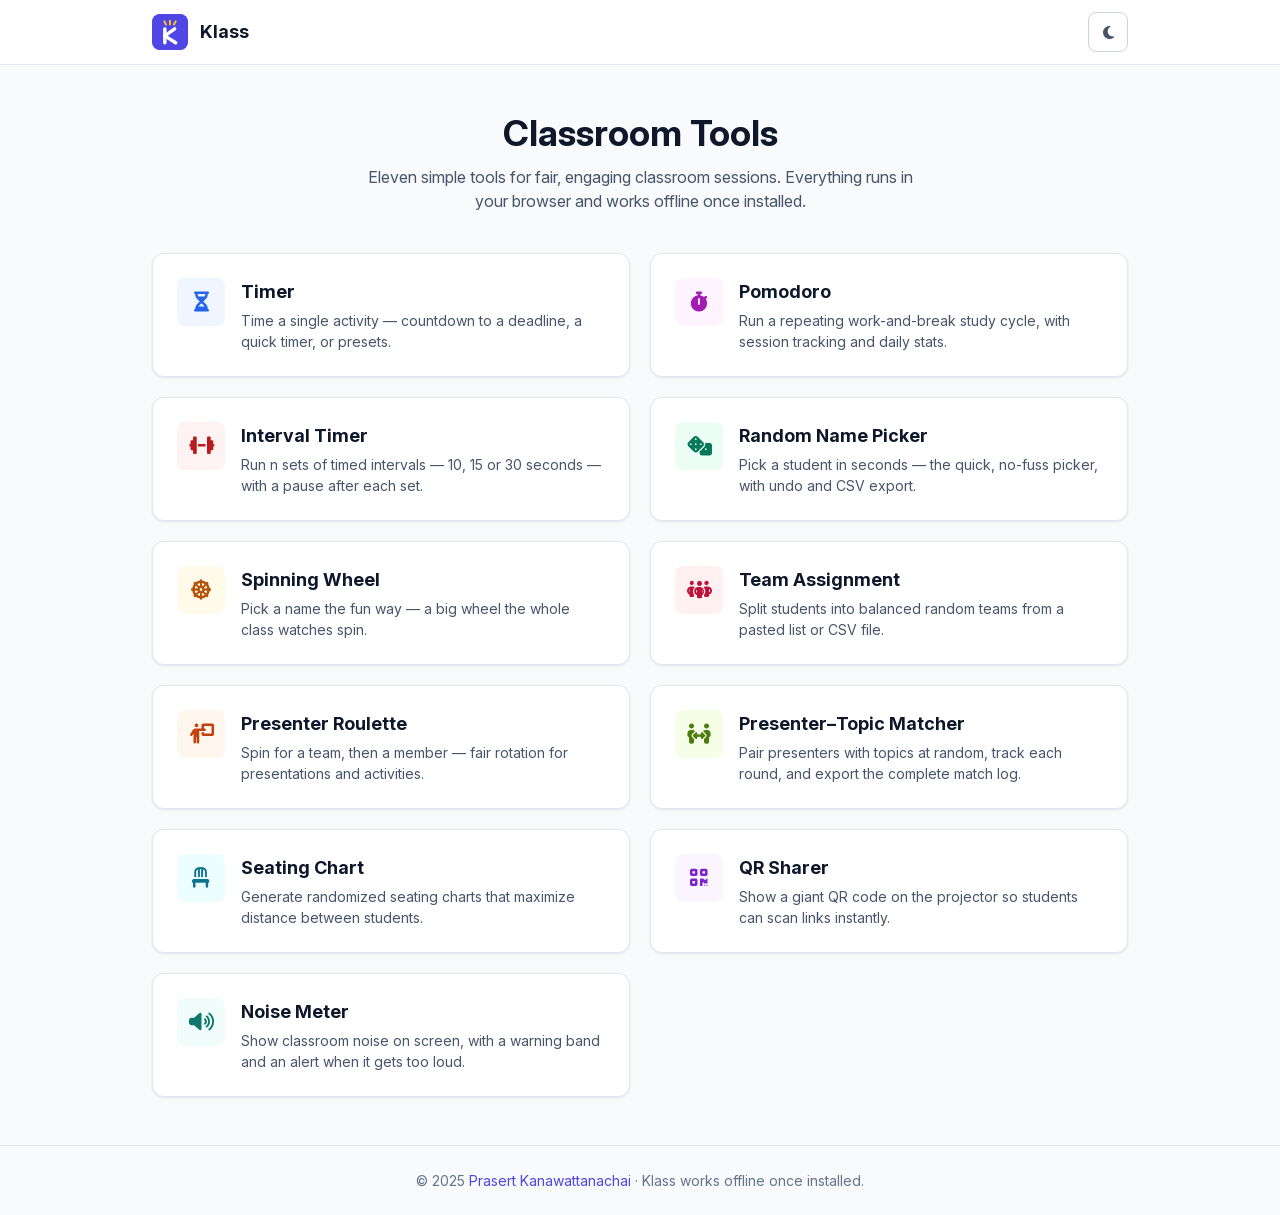
==== commit 107d7844: "Add KExercise interval timer A dial-countdown timer for repeating exercise intervals: n sets of a co" ====
--- a/index.html
+++ b/index.html
@@ -4,7 +4,7 @@
     <meta charset="UTF-8">
     <meta name="viewport" content="width=device-width, initial-scale=1.0">
     <title>Klass – Classroom Tools</title>
-    <meta name="description" content="Classroom tools: countdown timer, pomodoro timer, random name picker, spinning wheel, team assignment, presenter roulette, presenter-topic matching, seating chart generator, QR sharer, and noise meter. Works offline.">
+    <meta name="description" content="Classroom tools: countdown timer, pomodoro timer, random name picker, spinning wheel, team assignment, presenter roulette, presenter-topic matching, seating chart generator, QR sharer, noise meter, and exercise interval timer. Works offline.">
     <meta name="theme-color" content="#4f46e5">
     <link rel="manifest" href="manifest.webmanifest">
     <link rel="icon" type="image/png" href="icons/favicon-64.png">
@@ -37,7 +37,7 @@
     <main class="flex-1 container mx-auto max-w-5xl px-6 py-12">
         <header class="mb-10 text-center">
             <h1 class="text-3xl md:text-4xl font-bold mb-3">Classroom Tools</h1>
-            <p class="k-status max-w-xl mx-auto text-base">Ten simple tools for fair, engaging classroom sessions.
+            <p class="k-status max-w-xl mx-auto text-base">Eleven simple tools for fair, engaging classroom sessions.
                 Everything runs in your browser and works offline once installed.</p>
         </header>
 
@@ -59,6 +59,16 @@
                 <div>
                     <h2 class="font-bold text-lg mb-1">Pomodoro</h2>
                     <p class="k-status">Run a repeating work-and-break study cycle, with session tracking and daily stats.</p>
+                </div>
+            </a>
+
+            <a href="KExercise.html" class="accent-kexercise k-card p-6 flex items-start gap-4 hover:border-[var(--accent-border)] transition-colors">
+                <div class="k-tile w-12 h-12 rounded-lg flex-none flex items-center justify-center">
+                    <i class="fa-solid fa-dumbbell text-xl"></i>
+                </div>
+                <div>
+                    <h2 class="font-bold text-lg mb-1">Interval Timer</h2>
+                    <p class="k-status">Run n sets of timed intervals — 10, 15 or 30 seconds — with a pause after each set.</p>
                 </div>
             </a>
 
--- a/assets/accents.css
+++ b/assets/accents.css
@@ -184,6 +184,24 @@
     --ring: rgb(163 230 53 / 0.4);
 }
 
+/* ── KExercise · red ── */
+html[data-app="kexercise"], .accent-kexercise {
+    --accent: #b91c1c;
+    --accent-hover: #991b1b;
+    --accent-fg: #b91c1c;
+    --accent-soft: #fef2f2;
+    --accent-border: #fecaca;
+    --ring: rgb(185 28 28 / 0.35);
+}
+html.dark[data-app="kexercise"], html.dark .accent-kexercise {
+    --accent: #b91c1c;
+    --accent-hover: #dc2626;
+    --accent-fg: #f87171;
+    --accent-soft: rgb(248 113 113 / 0.15);
+    --accent-border: rgb(248 113 113 / 0.35);
+    --ring: rgb(248 113 113 / 0.4);
+}
+
 /* Launcher tiles: colored icon square per app */
 .k-tile {
     background-color: var(--accent-soft);
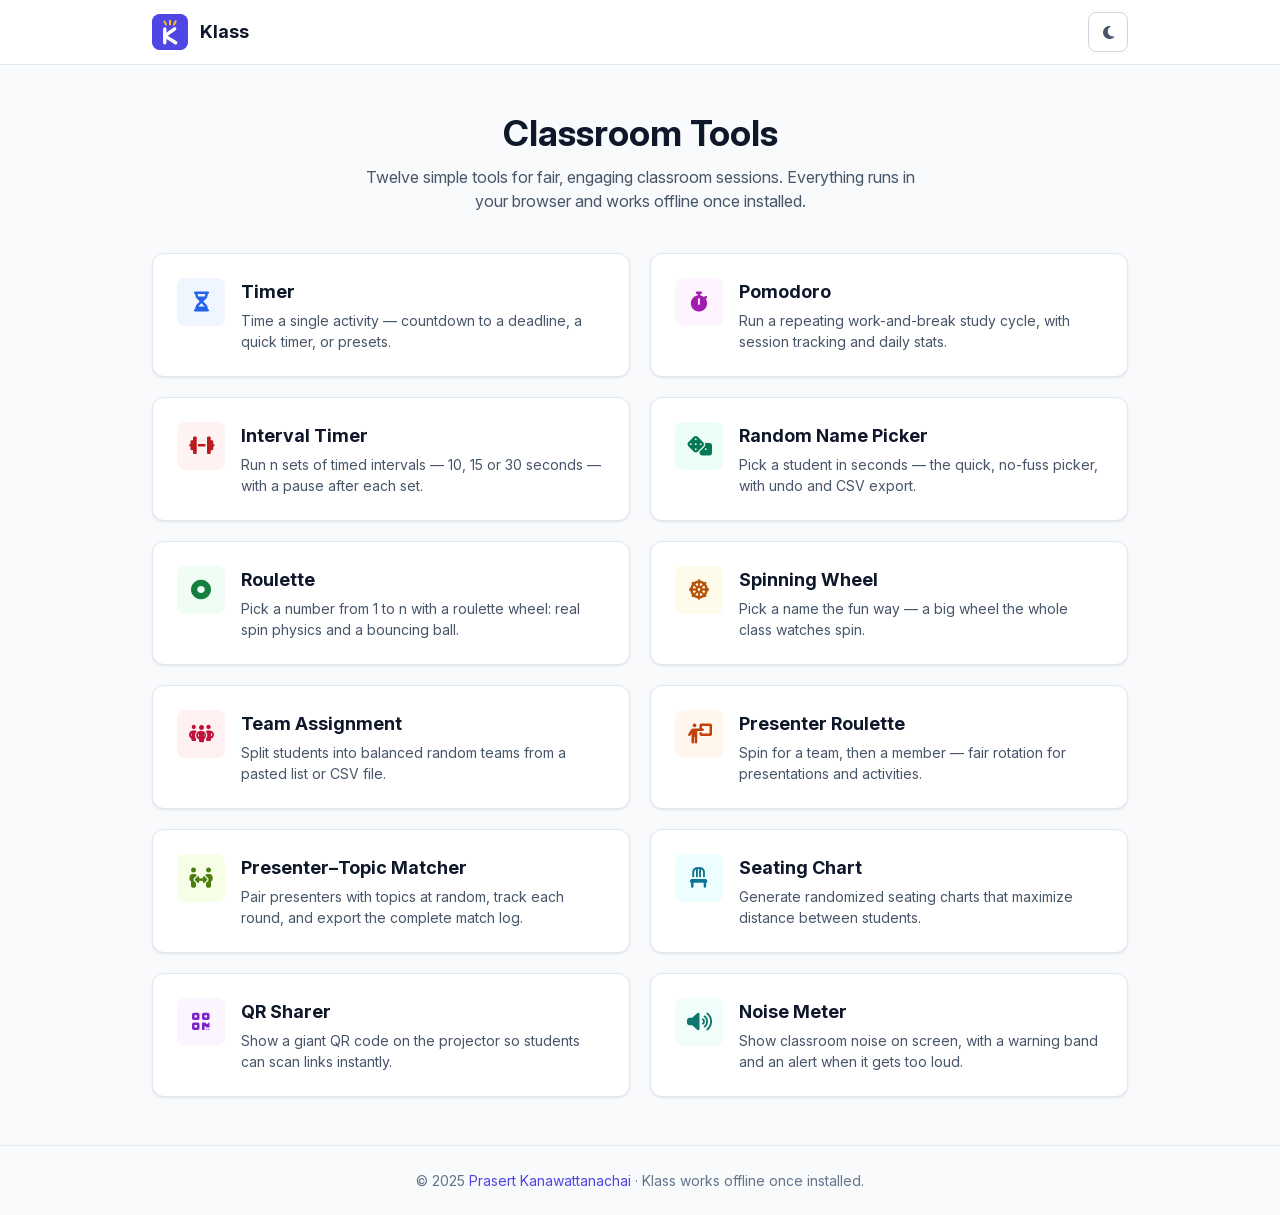
==== commit ca42ed56: "Add KRoulette physics-driven number picker Picks a number from 1 to n (2-60) with a roulette wheel w" ====
--- a/index.html
+++ b/index.html
@@ -4,7 +4,7 @@
     <meta charset="UTF-8">
     <meta name="viewport" content="width=device-width, initial-scale=1.0">
     <title>Klass – Classroom Tools</title>
-    <meta name="description" content="Classroom tools: countdown timer, pomodoro timer, random name picker, spinning wheel, team assignment, presenter roulette, presenter-topic matching, seating chart generator, QR sharer, noise meter, and exercise interval timer. Works offline.">
+    <meta name="description" content="Classroom tools: countdown timer, pomodoro timer, random name picker, spinning wheel, team assignment, presenter roulette, presenter-topic matching, seating chart generator, QR sharer, noise meter, exercise interval timer, and roulette number picker. Works offline.">
     <meta name="theme-color" content="#4f46e5">
     <link rel="manifest" href="manifest.webmanifest">
     <link rel="icon" type="image/png" href="icons/favicon-64.png">
@@ -37,7 +37,7 @@
     <main class="flex-1 container mx-auto max-w-5xl px-6 py-12">
         <header class="mb-10 text-center">
             <h1 class="text-3xl md:text-4xl font-bold mb-3">Classroom Tools</h1>
-            <p class="k-status max-w-xl mx-auto text-base">Eleven simple tools for fair, engaging classroom sessions.
+            <p class="k-status max-w-xl mx-auto text-base">Twelve simple tools for fair, engaging classroom sessions.
                 Everything runs in your browser and works offline once installed.</p>
         </header>
 
@@ -79,6 +79,16 @@
                 <div>
                     <h2 class="font-bold text-lg mb-1">Random Name Picker</h2>
                     <p class="k-status">Pick a student in seconds — the quick, no-fuss picker, with undo and CSV export.</p>
+                </div>
+            </a>
+
+            <a href="KRoulette.html" class="accent-kroulette k-card p-6 flex items-start gap-4 hover:border-[var(--accent-border)] transition-colors">
+                <div class="k-tile w-12 h-12 rounded-lg flex-none flex items-center justify-center">
+                    <i class="fa-solid fa-circle-dot text-xl"></i>
+                </div>
+                <div>
+                    <h2 class="font-bold text-lg mb-1">Roulette</h2>
+                    <p class="k-status">Pick a number from 1 to n with a roulette wheel: real spin physics and a bouncing ball.</p>
                 </div>
             </a>
 
--- a/assets/accents.css
+++ b/assets/accents.css
@@ -202,6 +202,24 @@
     --ring: rgb(248 113 113 / 0.4);
 }
 
+/* ── KRoulette · green ── */
+html[data-app="kroulette"], .accent-kroulette {
+    --accent: #15803d;
+    --accent-hover: #166534;
+    --accent-fg: #15803d;
+    --accent-soft: #f0fdf4;
+    --accent-border: #bbf7d0;
+    --ring: rgb(21 128 61 / 0.35);
+}
+html.dark[data-app="kroulette"], html.dark .accent-kroulette {
+    --accent: #15803d;
+    --accent-hover: #16a34a;
+    --accent-fg: #4ade80;
+    --accent-soft: rgb(74 222 128 / 0.15);
+    --accent-border: rgb(74 222 128 / 0.35);
+    --ring: rgb(74 222 128 / 0.4);
+}
+
 /* Launcher tiles: colored icon square per app */
 .k-tile {
     background-color: var(--accent-soft);
